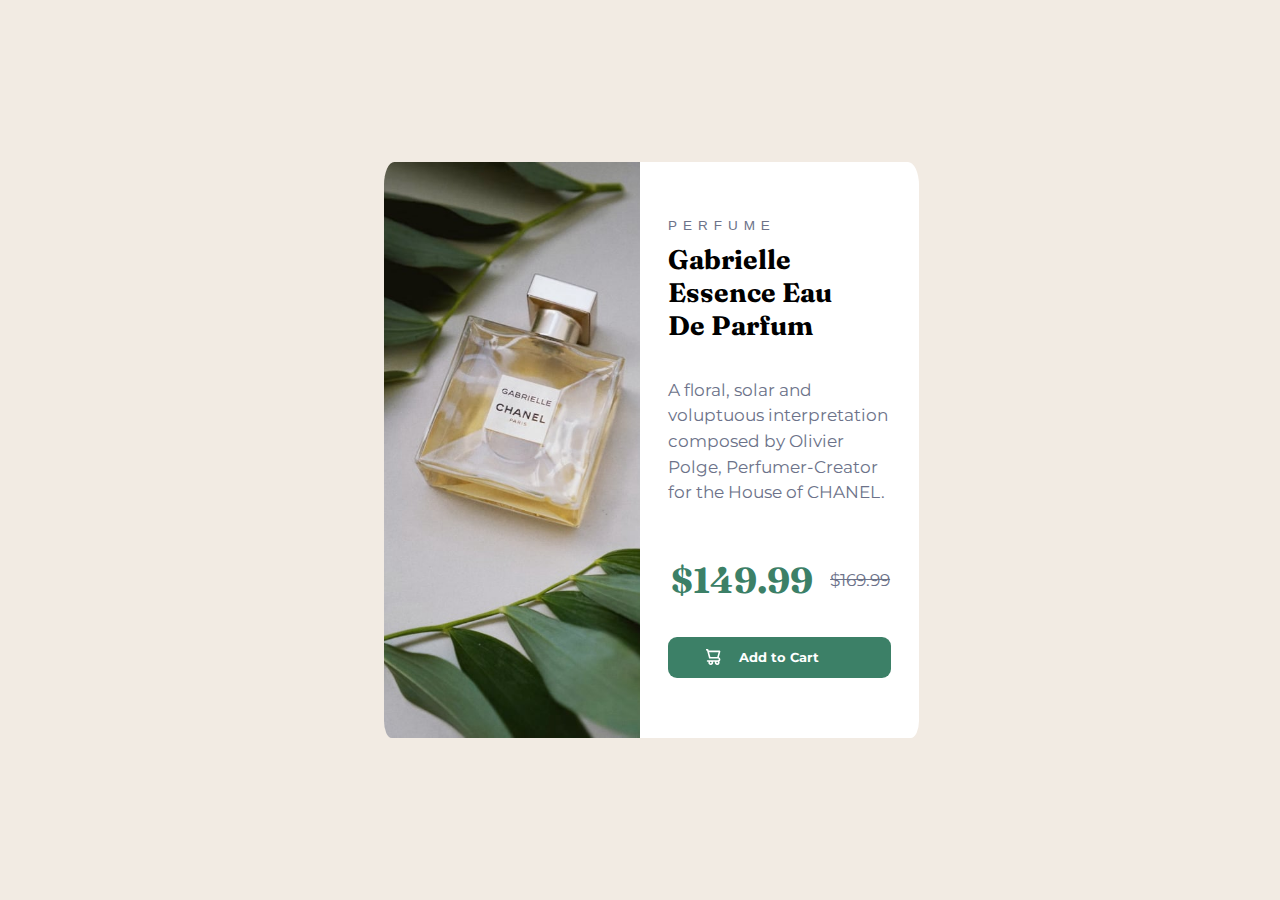
==== CSS/3exercisePerfum/index.html @ f1583410 "organised folders" ====
<!DOCTYPE html>
<html lang="en">

<head>
  <meta charset="UTF-8">
  <meta name="viewport" content="width=device-width, initial-scale=1.0">
  <!-- displays site properly based on user's device -->
  <link rel="stylesheet" href="styles.css">

  <link
    href="https://fonts.googleapis.com/css?family=Montserrat:100,200,300,regular,500,600,700,800,900,100italic,200italic,300italic,italic,500italic,600italic,700italic,800italic,900italic"
    rel="stylesheet" />
  <link
    href="https://fonts.googleapis.com/css?family=Fraunces:100,200,300,regular,500,600,700,800,900,100italic,200italic,300italic,italic,500italic,600italic,700italic,800italic,900italic"
    rel="stylesheet" />



  <link rel="icon" type="image/png" sizes="32x32" href="./images/favicon-32x32.png">


  <title>Frontend Mentor | Product preview card component</title>

  <!-- Feel free to remove these styles or customise in your own stylesheet 👍 -->
  <style>
    .attribution {
      font-size: 11px;
      text-align: center;
    }

    .attribution a {
      color: hsl(228, 45%, 44%);
    }
  </style>
</head>

<body>
  <main class="main">
    <section class="image">

    </section>
    <article class="text">



      <h5 class="perfume">Perfume</h5>

      <h1 class="header">Gabrielle
        Essence Eau De Parfum</h1>
      <section class="sect">
        <p>
          A floral, solar and voluptuous interpretation composed by Olivier Polge,
          Perfumer-Creator for the House of CHANEL.
        </p>

        <section class="values">
          <p class="price">$149.99 </p>
          <p class="old__price">$169.99</p>
          <p>

          </p>
        </section>


        <button class="button"> Add to Cart</button>



      </section>


    </article>
  </main>



  <!-- <div class="attribution">
    Challenge by <a href="https://www.frontendmentor.io?ref=challenge" target="_blank">Frontend Mentor</a>. 
    Coded by <a href="#">Mantas Povilas Bagociunas</a>.
  </div> -->
</body>

</html>
---- CSS/3exercisePerfum/styles.css ----
html {
    box-sizing: border-box;
}
*, *:before, *:after {
    box-sizing: inherit;
}

body{
    margin:0px;
}

.main{
    width: 100vw;
    height: 100vh;
    background-color: hsl(30, 38%, 92%) ;
    
    display: grid;
    
    grid-template-columns:1fr 1fr;
    align-items: center;
    align-content: center;

    

}

.image{
    background-image:url(images/image-product-desktop.jpg);
    width:40%;
    height:40%;
    background-position-x: center;
    background-size: cover;
    background-color: aliceblue;
    justify-self: end;
    border-top-left-radius: 4%;
    border-bottom-left-radius: 3%;
    
    
}


.text{
   
    background-color:white ;
    width: 40%;
    height: 40%;
    min-width:min-content;
    justify-self: start;
    display: grid;
    grid-template-rows: 1fr 1fr 1fr 1fr;
    align-content: center;  

    
    

    border-top-right-radius: 4%;
    border-bottom-right-radius: 3%;
    
}
.perfume{
    text-transform:uppercase;
    font-family: 'Franklin Gothic Medium', 'Arial Narrow', Arial, sans-serif ;
    font-weight: lighter;
    letter-spacing: 6px;
    margin-left: 10%;
    margin-top: 20%;
    margin-bottom: -3%;
    font-size: 1.5vmin;
    color: hsl(228, 12%, 48%);

}

.header{
    text-align: left;
    font-family: fraunces;
    font-size: 2.1vw;
    margin-left: 10%;
    margin-right: 20%;

    
    
}

p{
    font-size: auto;
    line-height: 150%;
    font-family: montserrat;
    margin-left: 10%;
    font-size: 1.9vmin;
    color:hsl(228, 12%, 48%);
    margin-right: 2vw;


}

.values{
    display: grid;
    grid-template-columns: 1fr 1fr 1fr;
    align-items: center;
    margin-left: 5%;
    margin-top: -2%;
    margin-bottom: -2%;

}
p.price{
    font-family: fraunces;
    font-weight: bold;
    color: hsl(158, 36%, 37%);
    font-size:4vh;
}
p.old__price{
    text-decoration: line-through ;
    color:hsl(228, 12%, 48%);    
}

.button{
    background-color: hsl(158, 36%, 37%);
    border:none;
    border-radius:1vh;
    padding:1vw;
    width:80%;
    font-weight:bold ;
    color: white;
    font-size: 1vw;
    font-family: montserrat;
    margin-left: 10%;
    margin-bottom: 15%;
    background-image: url(images/icon-cart.svg);
    background-size:1.7vmin;
    background-repeat: no-repeat;
    background-position-y:center;
    background-position-x:3vw;
    opacity: 1;
}
.button:hover{
    background-color: hsl(159, 38%, 19%);
}
.button:active{
    box-shadow: 0 0.5px #666;
    transform: translateY(1px);
  }
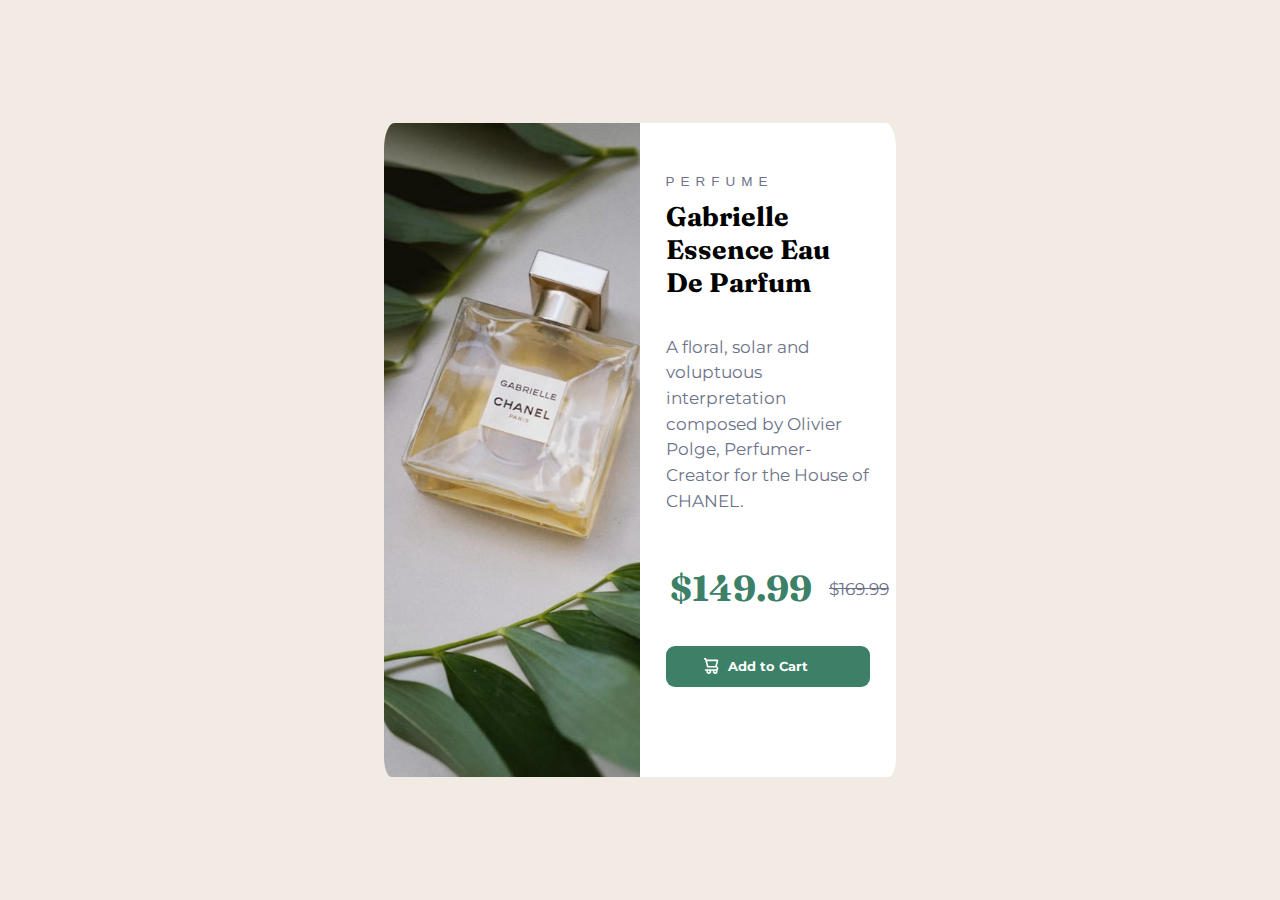
==== commit 03222e93: "upd" ====
--- a/CSS/3exercisePerfum/index.html
+++ b/CSS/3exercisePerfum/index.html
@@ -40,11 +40,7 @@
 
     </section>
     <article class="text">
-
-
-
       <h5 class="perfume">Perfume</h5>
-
       <h1 class="header">Gabrielle
         Essence Eau De Parfum</h1>
       <section class="sect">
@@ -52,23 +48,12 @@
           A floral, solar and voluptuous interpretation composed by Olivier Polge,
           Perfumer-Creator for the House of CHANEL.
         </p>
-
         <section class="values">
           <p class="price">$149.99 </p>
           <p class="old__price">$169.99</p>
-          <p>
-
-          </p>
         </section>
-
-
         <button class="button"> Add to Cart</button>
-
-
-
       </section>
-
-
     </article>
   </main>
 
